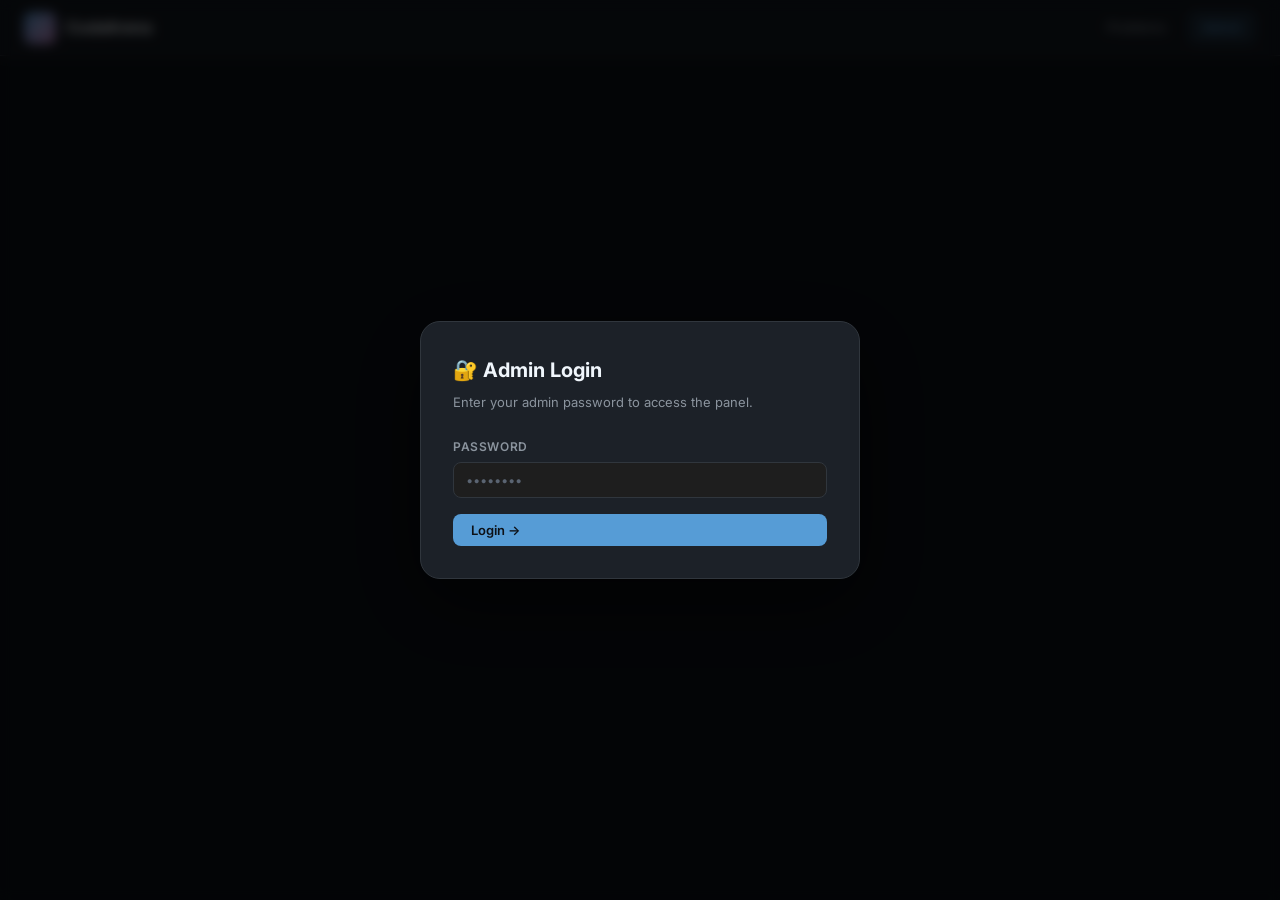
==== frontend/admin.html @ 1b0df5dc "Initial commit - CodeArena mini coding platform" ====
<!DOCTYPE html>
<html lang="en">
<head>
  <meta charset="UTF-8" />
  <meta name="viewport" content="width=device-width, initial-scale=1.0" />
  <title>CodeArena — Admin Panel</title>
  <meta name="description" content="Admin panel to create and manage coding problems on CodeArena." />
  <link rel="stylesheet" href="css/style.css" />
</head>
<body>

  <!-- ── Navbar ─────────────────────────────────────────── -->
  <nav class="navbar">
    <a class="navbar-brand" href="index.html">
      <div class="brand-icon">⚡</div>
      CodeArena
    </a>
    <div class="navbar-links">
      <a class="nav-link" href="index.html">Problems</a>
      <a class="nav-link active" href="admin.html">Admin</a>
    </div>
  </nav>

  <!-- ── Admin Auth Gate ─────────────────────────────────── -->
  <div class="modal-overlay" id="auth-modal">
    <div class="modal-box">
      <div class="modal-title">🔐 Admin Login</div>
      <div class="modal-subtitle">Enter your admin password to access the panel.</div>
      <div class="form-group" style="margin-bottom:16px">
        <label class="form-label" for="admin-password-input">Password</label>
        <input type="password" id="admin-password-input" class="form-control" placeholder="••••••••" autocomplete="current-password" />
        <div id="auth-error" style="color:var(--red);font-size:12px;margin-top:4px" class="hidden">Incorrect password.</div>
      </div>
      <button class="btn btn-primary" id="btn-admin-login" style="width:100%">Login →</button>
    </div>
  </div>

  <!-- ── Main Admin Panel ─────────────────────────────────── -->
  <main class="container" id="admin-main" style="display:none;padding-top:24px;padding-bottom:48px">

    <div style="display:flex;align-items:center;justify-content:space-between;margin-bottom:20px">
      <div>
        <h1 style="font-size:22px;font-weight:700;color:var(--text-bright)">Admin Panel</h1>
        <p style="font-size:13px;color:var(--text-secondary)">Create and manage coding problems.</p>
      </div>
      <button class="btn btn-ghost btn-sm" id="btn-logout">Logout</button>
    </div>

    <div class="admin-layout">

      <!-- ── Create Question Form ──────────────────────────── -->
      <div class="admin-sidebar">
        <div class="card">
          <div class="card-header">✏️ New Question</div>
          <div class="card-body" style="display:flex;flex-direction:column;gap:14px">

            <div class="form-group">
              <label class="form-label" for="q-title">Title *</label>
              <input type="text" id="q-title" class="form-control" placeholder="e.g. Two Sum" maxlength="100" />
            </div>

            <div class="form-group">
              <label class="form-label" for="q-difficulty">Difficulty</label>
              <select id="q-difficulty" class="form-control">
                <option value="Easy">Easy</option>
                <option value="Medium" selected>Medium</option>
                <option value="Hard">Hard</option>
              </select>
            </div>

            <div class="form-group">
              <label class="form-label" for="q-time-limit">Time Limit (seconds)</label>
              <input type="number" id="q-time-limit" class="form-control" value="1800" min="60" max="7200" />
            </div>

            <div class="form-group">
              <label class="form-label" for="q-description">Description *</label>
              <textarea id="q-description" class="form-control" rows="5" placeholder="Describe the problem clearly…"></textarea>
            </div>

            <div class="form-group">
              <label class="form-label" for="q-input-format">Input Format</label>
              <textarea id="q-input-format" class="form-control" rows="3" placeholder="Describe the input format…"></textarea>
            </div>

            <div class="form-group">
              <label class="form-label" for="q-output-format">Output Format</label>
              <textarea id="q-output-format" class="form-control" rows="2" placeholder="Describe the expected output format…"></textarea>
            </div>

          </div>
        </div>

        <!-- Examples -->
        <div class="card">
          <div class="card-header" style="display:flex;align-items:center;justify-content:space-between">
            💡 Examples (shown to user)
            <button class="btn btn-ghost btn-sm" id="btn-add-example">+ Add</button>
          </div>
          <div class="card-body" style="display:flex;flex-direction:column;gap:10px">
            <div id="examples-list">
              <!-- Populated by admin.js -->
            </div>
            <p id="no-examples-msg" style="color:var(--text-dim);font-size:12px;text-align:center">
              No examples yet. Click + Add.
            </p>
          </div>
        </div>
      </div>

      <!-- ── Right: Test Cases + Questions List ──────────────── -->
      <div class="admin-main">

        <!-- Test Cases -->
        <div class="card">
          <div class="card-header" style="display:flex;align-items:center;justify-content:space-between">
            🧪 Test Cases * (hidden from users)
            <button class="btn btn-primary btn-sm" id="btn-add-tc">+ Add Test Case</button>
          </div>
          <div class="card-body" style="display:flex;flex-direction:column;gap:10px">
            <div style="display:grid;grid-template-columns:1fr 1fr auto;gap:8px;padding:0 0 4px">
              <span class="form-label">Input (stdin)</span>
              <span class="form-label">Expected Output</span>
              <span></span>
            </div>
            <div id="test-cases-list" style="display:flex;flex-direction:column;gap:8px">
              <!-- Populated by admin.js -->
            </div>
            <p id="no-tc-msg" style="color:var(--text-dim);font-size:12px;text-align:center">
              Add at least one test case.
            </p>
          </div>
        </div>

        <!-- Submission buttons -->
        <div style="display:flex;gap:10px;align-items:center">
          <button class="btn btn-primary" id="btn-create-question" style="flex:1">
            🚀 Create Question
          </button>
          <button class="btn btn-ghost" id="btn-reset-form">Reset</button>
        </div>

        <div id="form-feedback" class="hidden" style="padding:12px 16px;border-radius:var(--radius);font-size:13px;font-weight:500"></div>

        <!-- Existing Questions List -->
        <div class="card">
          <div class="card-header">📋 All Questions</div>
          <div class="card-body">
            <div class="questions-list" id="questions-list">
              <div class="skeleton" style="height:48px"></div>
              <div class="skeleton" style="height:48px;margin-top:8px"></div>
            </div>
          </div>
        </div>

      </div>
    </div>
  </main>

  <!-- ── Toast container ──────────────────────────────────── -->
  <div class="toast-container" id="toast-container"></div>

  <script src="js/admin.js"></script>
</body>
</html>
---- frontend/css/style.css ----
/* ════════════════════════════════════════════════════════
   style.css — Mini Coding Platform Design System
   Dark VS Code-inspired theme with glassmorphism accents
   ════════════════════════════════════════════════════════ */

@import url('https://fonts.googleapis.com/css2?family=Inter:wght@300;400;500;600;700&family=JetBrains+Mono:wght@400;500&display=swap');

/* ── Reset & Base ───────────────────────────────────────── */
*, *::before, *::after { box-sizing: border-box; margin: 0; padding: 0; }

:root {
  /* VS Code palette */
  --bg-deep:       #0d1117;
  --bg-dark:       #161b22;
  --bg-card:       #1c2128;
  --bg-editor:     #1e1e1e;
  --bg-panel:      #252526;
  --border:        #30363d;
  --border-light:  #3d444d;

  /* Accent colours */
  --accent:        #569cd6;
  --accent-hover:  #4fc1ff;
  --accent-glow:   rgba(86,156,214,0.25);
  --green:         #4ec9b0;
  --green-glow:    rgba(78,201,176,0.2);
  --red:           #f44747;
  --red-glow:      rgba(244,71,71,0.2);
  --yellow:        #dcdcaa;
  --orange:        #ce9178;
  --purple:        #c586c0;
  --pink:          #e6569a;

  /* Text */
  --text-primary:  #d4d4d4;
  --text-secondary:#8b949e;
  --text-dim:      #5a6472;
  --text-bright:   #f0f6fc;

  /* Difficulty badges */
  --easy:   #4ec9b0;
  --medium: #dcdcaa;
  --hard:   #f44747;

  /* Spacing & sizing */
  --radius:    8px;
  --radius-lg: 14px;
  --radius-xl: 20px;

  /* Transitions */
  --t-fast:   0.15s ease;
  --t-normal: 0.25s ease;
  --t-slow:   0.4s ease;
}

html, body {
  height: 100%;
  background-color: var(--bg-deep);
  color: var(--text-primary);
  font-family: 'Inter', system-ui, sans-serif;
  font-size: 14px;
  line-height: 1.6;
  -webkit-font-smoothing: antialiased;
}

a { color: var(--accent); text-decoration: none; transition: color var(--t-fast); }
a:hover { color: var(--accent-hover); }

/* ── Scrollbar ─────────────────────────────────────────── */
::-webkit-scrollbar { width: 8px; height: 8px; }
::-webkit-scrollbar-track { background: var(--bg-dark); }
::-webkit-scrollbar-thumb { background: var(--border-light); border-radius: 4px; }
::-webkit-scrollbar-thumb:hover { background: var(--text-dim); }

/* ── Layout ─────────────────────────────────────────────── */
.container { max-width: 1280px; margin: 0 auto; padding: 0 24px; }
.flex { display: flex; }
.flex-col { flex-direction: column; }
.items-center { align-items: center; }
.justify-between { justify-content: space-between; }
.gap-2 { gap: 8px; }
.gap-3 { gap: 12px; }
.gap-4 { gap: 16px; }
.gap-6 { gap: 24px; }
.flex-1 { flex: 1; }
.hidden { display: none !important; }

/* ── Navbar ─────────────────────────────────────────────── */
.navbar {
  display: flex;
  align-items: center;
  justify-content: space-between;
  padding: 0 24px;
  height: 56px;
  background: rgba(22,27,34,0.85);
  border-bottom: 1px solid var(--border);
  backdrop-filter: blur(12px);
  -webkit-backdrop-filter: blur(12px);
  position: sticky;
  top: 0;
  z-index: 100;
}

.navbar-brand {
  display: flex;
  align-items: center;
  gap: 10px;
  font-weight: 700;
  font-size: 16px;
  color: var(--text-bright);
  text-decoration: none;
}

.navbar-brand .brand-icon {
  width: 32px;
  height: 32px;
  background: linear-gradient(135deg, var(--accent), var(--purple));
  border-radius: 8px;
  display: flex;
  align-items: center;
  justify-content: center;
  font-size: 16px;
}

.navbar-links { display: flex; align-items: center; gap: 8px; }

.nav-link {
  padding: 6px 14px;
  border-radius: var(--radius);
  color: var(--text-secondary);
  font-weight: 500;
  font-size: 13px;
  transition: all var(--t-fast);
  text-decoration: none;
}

.nav-link:hover { background: rgba(255,255,255,0.06); color: var(--text-primary); }
.nav-link.active { background: rgba(86,156,214,0.15); color: var(--accent); }

/* ── Buttons ─────────────────────────────────────────────── */
.btn {
  display: inline-flex;
  align-items: center;
  gap: 6px;
  padding: 8px 18px;
  border-radius: var(--radius);
  font-size: 13px;
  font-weight: 600;
  font-family: inherit;
  cursor: pointer;
  border: none;
  transition: all var(--t-fast);
  white-space: nowrap;
  text-decoration: none;
}

.btn:disabled {
  opacity: 0.45;
  cursor: not-allowed;
  pointer-events: none;
}

.btn-primary {
  background: var(--accent);
  color: #0d1117;
}
.btn-primary:hover {
  background: var(--accent-hover);
  box-shadow: 0 0 20px var(--accent-glow);
  transform: translateY(-1px);
}

.btn-success {
  background: var(--green);
  color: #0d1117;
}
.btn-success:hover {
  filter: brightness(1.1);
  box-shadow: 0 0 20px var(--green-glow);
  transform: translateY(-1px);
}

.btn-danger {
  background: var(--red);
  color: #fff;
}
.btn-danger:hover {
  filter: brightness(1.1);
  box-shadow: 0 0 20px var(--red-glow);
  transform: translateY(-1px);
}

.btn-ghost {
  background: transparent;
  color: var(--text-secondary);
  border: 1px solid var(--border);
}
.btn-ghost:hover {
  background: rgba(255,255,255,0.06);
  border-color: var(--border-light);
  color: var(--text-primary);
}

.btn-sm { padding: 5px 12px; font-size: 12px; }
.btn-lg { padding: 11px 24px; font-size: 15px; }

.btn .spinner {
  width: 14px; height: 14px;
  border: 2px solid transparent;
  border-top-color: currentColor;
  border-radius: 50%;
  animation: spin 0.6s linear infinite;
}

/* ── Cards ───────────────────────────────────────────────── */
.card {
  background: var(--bg-card);
  border: 1px solid var(--border);
  border-radius: var(--radius-lg);
  overflow: hidden;
  transition: all var(--t-normal);
}

.card:hover {
  border-color: var(--border-light);
  box-shadow: 0 8px 32px rgba(0,0,0,0.3);
  transform: translateY(-2px);
}

.card-body { padding: 20px; }
.card-header {
  padding: 16px 20px;
  border-bottom: 1px solid var(--border);
  font-weight: 600;
  font-size: 13px;
  color: var(--text-secondary);
  text-transform: uppercase;
  letter-spacing: 0.06em;
}

/* ── Badges ──────────────────────────────────────────────── */
.badge {
  display: inline-flex;
  align-items: center;
  padding: 2px 10px;
  border-radius: 20px;
  font-size: 11px;
  font-weight: 600;
  letter-spacing: 0.03em;
}

.badge-easy   { background: rgba(78,201,176,0.15); color: var(--easy); }
.badge-medium { background: rgba(220,220,170,0.15); color: var(--medium); }
.badge-hard   { background: rgba(244,71,71,0.15);   color: var(--hard); }
.badge-info   { background: rgba(86,156,214,0.15);  color: var(--accent); }

/* ── Forms ───────────────────────────────────────────────── */
.form-group { display: flex; flex-direction: column; gap: 6px; }

.form-label {
  font-size: 12px;
  font-weight: 600;
  color: var(--text-secondary);
  text-transform: uppercase;
  letter-spacing: 0.05em;
}

.form-control {
  background: var(--bg-editor);
  border: 1px solid var(--border);
  border-radius: var(--radius);
  color: var(--text-primary);
  font-family: inherit;
  font-size: 13px;
  padding: 9px 12px;
  outline: none;
  transition: border-color var(--t-fast), box-shadow var(--t-fast);
  width: 100%;
}

.form-control:focus {
  border-color: var(--accent);
  box-shadow: 0 0 0 3px var(--accent-glow);
}

.form-control::placeholder { color: var(--text-dim); }

textarea.form-control {
  resize: vertical;
  min-height: 80px;
  font-family: 'JetBrains Mono', monospace;
  font-size: 12px;
}

select.form-control {
  cursor: pointer;
  appearance: none;
  background-image: url("data:image/svg+xml,%3Csvg xmlns='http://www.w3.org/2000/svg' width='12' height='12' viewBox='0 0 12 12'%3E%3Cpath fill='%238b949e' d='M6 8L1 3h10z'/%3E%3C/svg%3E");
  background-repeat: no-repeat;
  background-position: right 12px center;
  padding-right: 32px;
}

/* ── Question Card (index page) ──────────────────────────── */
.question-grid {
  display: grid;
  grid-template-columns: repeat(auto-fill, minmax(320px, 1fr));
  gap: 16px;
  padding: 24px 0;
}

.question-card {
  background: var(--bg-card);
  border: 1px solid var(--border);
  border-radius: var(--radius-lg);
  padding: 20px;
  cursor: pointer;
  transition: all var(--t-normal);
  text-decoration: none;
  display: block;
  position: relative;
  overflow: hidden;
}

.question-card::before {
  content: '';
  position: absolute;
  inset: 0;
  background: linear-gradient(135deg, var(--accent-glow), transparent);
  opacity: 0;
  transition: opacity var(--t-normal);
}

.question-card:hover {
  border-color: var(--accent);
  transform: translateY(-3px);
  box-shadow: 0 12px 40px rgba(0,0,0,0.4);
}

.question-card:hover::before { opacity: 1; }

.question-card-header {
  display: flex;
  align-items: flex-start;
  justify-content: space-between;
  gap: 12px;
  margin-bottom: 10px;
}

.question-number {
  font-family: 'JetBrains Mono', monospace;
  font-size: 11px;
  color: var(--text-dim);
}

.question-title {
  font-size: 15px;
  font-weight: 600;
  color: var(--text-bright);
  margin-bottom: 8px;
  line-height: 1.4;
}

.question-meta {
  display: flex;
  align-items: center;
  gap: 10px;
  margin-top: 12px;
  font-size: 12px;
  color: var(--text-secondary);
}

.question-card-desc {
  font-size: 13px;
  color: var(--text-secondary);
  display: -webkit-box;
  -webkit-line-clamp: 2;
  -webkit-box-orient: vertical;
  overflow: hidden;
  line-height: 1.5;
}

/* ── Editor Layout ───────────────────────────────────────── */
.editor-layout {
  display: flex;
  height: calc(100vh - 56px);
  overflow: hidden;
}

.problem-panel {
  width: 420px;
  min-width: 300px;
  max-width: 600px;
  background: var(--bg-dark);
  border-right: 1px solid var(--border);
  display: flex;
  flex-direction: column;
  overflow: hidden;
}

.problem-panel-tabs {
  display: flex;
  border-bottom: 1px solid var(--border);
  background: var(--bg-dark);
  flex-shrink: 0;
}

.panel-tab {
  padding: 10px 18px;
  font-size: 13px;
  font-weight: 500;
  color: var(--text-secondary);
  cursor: pointer;
  border-bottom: 2px solid transparent;
  transition: all var(--t-fast);
}

.panel-tab.active {
  color: var(--text-bright);
  border-bottom-color: var(--accent);
}

.panel-tab:hover:not(.active) { color: var(--text-primary); }

.panel-content {
  padding: 20px;
  overflow-y: auto;
  flex: 1;
}

.problem-title {
  font-size: 20px;
  font-weight: 700;
  color: var(--text-bright);
  margin-bottom: 12px;
  line-height: 1.3;
}

.problem-meta {
  display: flex;
  align-items: center;
  gap: 10px;
  margin-bottom: 20px;
  font-size: 12px;
}

.problem-section-label {
  font-size: 12px;
  font-weight: 600;
  color: var(--accent);
  text-transform: uppercase;
  letter-spacing: 0.06em;
  margin: 20px 0 8px;
}

.problem-body {
  font-size: 14px;
  line-height: 1.7;
  color: var(--text-primary);
  white-space: pre-wrap;
}

.example-block {
  background: var(--bg-editor);
  border: 1px solid var(--border);
  border-left: 3px solid var(--accent);
  border-radius: var(--radius);
  padding: 12px 14px;
  margin-top: 8px;
}

.example-io {
  font-family: 'JetBrains Mono', monospace;
  font-size: 12px;
  color: var(--text-primary);
  line-height: 1.8;
}

.example-label {
  font-size: 11px;
  font-weight: 600;
  color: var(--text-secondary);
  text-transform: uppercase;
  letter-spacing: 0.05em;
  margin-bottom: 4px;
}

/* ── Code Editor Panel ───────────────────────────────────── */
.editor-panel {
  flex: 1;
  display: flex;
  flex-direction: column;
  overflow: hidden;
  background: var(--bg-editor);
}

.editor-toolbar {
  display: flex;
  align-items: center;
  justify-content: space-between;
  padding: 8px 16px;
  background: var(--bg-panel);
  border-bottom: 1px solid var(--border);
  flex-shrink: 0;
  gap: 12px;
}

.editor-toolbar-left { display: flex; align-items: center; gap: 10px; }
.editor-toolbar-right { display: flex; align-items: center; gap: 8px; }

.language-select {
  background: var(--bg-editor);
  border: 1px solid var(--border);
  color: var(--text-primary);
  border-radius: var(--radius);
  padding: 5px 28px 5px 10px;
  font-size: 12px;
  font-family: inherit;
  cursor: pointer;
  outline: none;
  appearance: none;
  background-image: url("data:image/svg+xml,%3Csvg xmlns='http://www.w3.org/2000/svg' width='10' height='10' viewBox='0 0 12 12'%3E%3Cpath fill='%238b949e' d='M6 8L1 3h10z'/%3E%3C/svg%3E");
  background-repeat: no-repeat;
  background-position: right 8px center;
  transition: border-color var(--t-fast);
}

.language-select:focus { border-color: var(--accent); }

#monaco-editor {
  flex: 1;
  min-height: 0;
}

/* ── Console / Output ────────────────────────────────────── */
.console-panel {
  height: 240px;
  min-height: 120px;
  max-height: 50vh;
  background: var(--bg-dark);
  border-top: 1px solid var(--border);
  display: flex;
  flex-direction: column;
  flex-shrink: 0;
  resize: vertical;
  overflow: hidden;
}

.console-header {
  display: flex;
  align-items: center;
  justify-content: space-between;
  padding: 6px 14px;
  border-bottom: 1px solid var(--border);
  font-size: 12px;
  font-weight: 600;
  color: var(--text-secondary);
  text-transform: uppercase;
  letter-spacing: 0.06em;
  flex-shrink: 0;
}

.console-tabs { display: flex; gap: 4px; }
.console-tab {
  padding: 3px 10px;
  border-radius: 4px;
  font-size: 11px;
  cursor: pointer;
  color: var(--text-secondary);
  transition: all var(--t-fast);
}
.console-tab.active {
  background: rgba(86,156,214,0.15);
  color: var(--accent);
}

.console-body {
  flex: 1;
  overflow-y: auto;
  padding: 12px 16px;
  font-family: 'JetBrains Mono', monospace;
  font-size: 12px;
  line-height: 1.7;
  white-space: pre-wrap;
  word-break: break-all;
}

.console-placeholder {
  color: var(--text-dim);
  font-style: italic;
}

.output-success { color: var(--green); }
.output-error   { color: var(--red); }
.output-warn    { color: var(--yellow); }
.output-info    { color: var(--accent); }

/* ── Test Case Results ───────────────────────────────────── */
.test-results {
  display: flex;
  flex-direction: column;
  gap: 8px;
  padding: 12px 16px;
  overflow-y: auto;
  flex: 1;
}

.test-case-item {
  background: var(--bg-card);
  border: 1px solid var(--border);
  border-radius: var(--radius);
  overflow: hidden;
}

.test-case-header {
  display: flex;
  align-items: center;
  justify-content: space-between;
  padding: 8px 14px;
  cursor: pointer;
  font-size: 12px;
  font-weight: 600;
  transition: background var(--t-fast);
}

.test-case-header:hover { background: rgba(255,255,255,0.03); }

.test-case-header.pass { border-left: 3px solid var(--green); }
.test-case-header.fail { border-left: 3px solid var(--red); }

.test-case-status {
  font-size: 11px;
  padding: 2px 8px;
  border-radius: 20px;
}

.test-case-status.pass { background: var(--green-glow); color: var(--green); }
.test-case-status.fail { background: var(--red-glow); color: var(--red); }

.test-case-body {
  padding: 10px 14px;
  border-top: 1px solid var(--border);
  font-family: 'JetBrains Mono', monospace;
  font-size: 11px;
  line-height: 1.8;
}

.tc-row { display: grid; grid-template-columns: 90px 1fr; gap: 4px; }
.tc-label { color: var(--text-secondary); }
.tc-val   { color: var(--text-primary); }

/* ── Timer ───────────────────────────────────────────────── */
.timer-widget {
  display: flex;
  align-items: center;
  gap: 6px;
  font-family: 'JetBrains Mono', monospace;
  font-size: 13px;
  font-weight: 600;
  padding: 4px 12px;
  border-radius: var(--radius);
  background: rgba(255,255,255,0.05);
  border: 1px solid var(--border);
  color: var(--text-primary);
  transition: all var(--t-fast);
}

.timer-widget.warning { color: var(--yellow); border-color: var(--yellow); background: rgba(220,220,170,0.08); }
.timer-widget.danger  { color: var(--red); border-color: var(--red); background: var(--red-glow); animation: pulse 1s ease infinite; }

/* ── Toast Notifications ─────────────────────────────────── */
.toast-container {
  position: fixed;
  bottom: 24px;
  right: 24px;
  z-index: 9999;
  display: flex;
  flex-direction: column;
  gap: 10px;
  pointer-events: none;
}

.toast {
  display: flex;
  align-items: flex-start;
  gap: 12px;
  padding: 14px 18px;
  border-radius: var(--radius-lg);
  min-width: 300px;
  max-width: 420px;
  backdrop-filter: blur(12px);
  border: 1px solid;
  font-size: 13px;
  pointer-events: all;
  animation: slideUp 0.3s ease;
  box-shadow: 0 8px 32px rgba(0,0,0,0.4);
}

.toast-success {
  background: rgba(78,201,176,0.1);
  border-color: var(--green);
  color: var(--text-primary);
}

.toast-error {
  background: rgba(244,71,71,0.1);
  border-color: var(--red);
  color: var(--text-primary);
}

.toast-info {
  background: rgba(86,156,214,0.1);
  border-color: var(--accent);
  color: var(--text-primary);
}

.toast-icon { font-size: 18px; flex-shrink: 0; }
.toast-title { font-weight: 700; margin-bottom: 2px; }
.toast-body { color: var(--text-secondary); font-size: 12px; }

/* ── Modal ───────────────────────────────────────────────── */
.modal-overlay {
  position: fixed;
  inset: 0;
  background: rgba(0,0,0,0.7);
  backdrop-filter: blur(6px);
  z-index: 200;
  display: flex;
  align-items: center;
  justify-content: center;
  padding: 24px;
  animation: fadeIn 0.2s ease;
}

.modal-box {
  background: var(--bg-card);
  border: 1px solid var(--border);
  border-radius: var(--radius-xl);
  padding: 32px;
  width: 100%;
  max-width: 440px;
  box-shadow: 0 24px 80px rgba(0,0,0,0.6);
  animation: scaleIn 0.25s cubic-bezier(0.34,1.56,0.64,1);
}

.modal-title {
  font-size: 20px;
  font-weight: 700;
  color: var(--text-bright);
  margin-bottom: 6px;
}

.modal-subtitle {
  font-size: 13px;
  color: var(--text-secondary);
  margin-bottom: 24px;
}

/* ── Hero (index page) ───────────────────────────────────── */
.hero {
  padding: 64px 0 32px;
  text-align: center;
}

.hero-title {
  font-size: 40px;
  font-weight: 800;
  color: var(--text-bright);
  letter-spacing: -0.03em;
  margin-bottom: 12px;
  background: linear-gradient(135deg, var(--text-bright), var(--accent));
  -webkit-background-clip: text;
  -webkit-text-fill-color: transparent;
  background-clip: text;
}

.hero-subtitle {
  font-size: 16px;
  color: var(--text-secondary);
  max-width: 500px;
  margin: 0 auto 24px;
  line-height: 1.7;
}

.stats-bar {
  display: flex;
  align-items: center;
  justify-content: center;
  gap: 32px;
  padding: 16px 0;
  border-top: 1px solid var(--border);
  border-bottom: 1px solid var(--border);
  margin: 24px 0;
}

.stat-item { text-align: center; }
.stat-value {
  font-size: 22px;
  font-weight: 700;
  color: var(--text-bright);
  font-family: 'JetBrains Mono', monospace;
}
.stat-label { font-size: 11px; color: var(--text-secondary); text-transform: uppercase; letter-spacing: 0.06em; }

/* ── Filter Bar ──────────────────────────────────────────── */
.filter-bar {
  display: flex;
  align-items: center;
  gap: 12px;
  padding: 12px 0;
  flex-wrap: wrap;
}

.filter-btn {
  padding: 5px 14px;
  border-radius: 20px;
  font-size: 12px;
  font-weight: 600;
  cursor: pointer;
  border: 1px solid var(--border);
  background: transparent;
  color: var(--text-secondary);
  transition: all var(--t-fast);
}

.filter-btn.active, .filter-btn:hover {
  border-color: var(--accent);
  background: rgba(86,156,214,0.12);
  color: var(--accent);
}

.search-input {
  flex: 1;
  min-width: 200px;
  max-width: 320px;
  background: var(--bg-card);
  border: 1px solid var(--border);
  border-radius: var(--radius);
  color: var(--text-primary);
  font-family: inherit;
  font-size: 13px;
  padding: 7px 12px 7px 34px;
  outline: none;
  transition: border-color var(--t-fast);
  background-image: url("data:image/svg+xml,%3Csvg xmlns='http://www.w3.org/2000/svg' width='14' height='14' viewBox='0 0 24 24' fill='none' stroke='%235a6472' stroke-width='2'%3E%3Ccircle cx='11' cy='11' r='8'/%3E%3Cpath d='m21 21-4.35-4.35'/%3E%3C/svg%3E");
  background-repeat: no-repeat;
  background-position: 10px center;
}

.search-input:focus { border-color: var(--accent); }
.search-input::placeholder { color: var(--text-dim); }

/* ── Admin Panel ─────────────────────────────────────────── */
.admin-layout {
  display: grid;
  grid-template-columns: 380px 1fr;
  gap: 24px;
  padding: 24px 0;
  min-height: calc(100vh - 80px);
}

.admin-sidebar { display: flex; flex-direction: column; gap: 16px; }
.admin-main    { display: flex; flex-direction: column; gap: 16px; }

.test-case-row {
  display: grid;
  grid-template-columns: 1fr 1fr auto;
  gap: 8px;
  align-items: start;
  padding: 10px;
  background: var(--bg-editor);
  border: 1px solid var(--border);
  border-radius: var(--radius);
}

.questions-list { display: flex; flex-direction: column; gap: 8px; }

.question-list-item {
  display: flex;
  align-items: center;
  justify-content: space-between;
  padding: 12px 16px;
  background: var(--bg-editor);
  border: 1px solid var(--border);
  border-radius: var(--radius);
  transition: all var(--t-fast);
  gap: 12px;
}

.question-list-item:hover { border-color: var(--border-light); }

.question-list-title {
  font-weight: 500;
  color: var(--text-primary);
  flex: 1;
}

/* ── Loading Skeleton ────────────────────────────────────── */
.skeleton {
  background: linear-gradient(90deg, var(--bg-card) 25%, var(--bg-panel) 50%, var(--bg-card) 75%);
  background-size: 200% 100%;
  animation: shimmer 1.4s infinite;
  border-radius: var(--radius);
  height: 16px;
}

/* ── Animations ──────────────────────────────────────────── */
@keyframes spin     { to { transform: rotate(360deg); } }
@keyframes pulse    { 0%,100% { opacity:1; } 50% { opacity:0.5; } }
@keyframes slideUp  { from { transform: translateY(20px); opacity: 0; } to { transform: translateY(0); opacity: 1; } }
@keyframes fadeIn   { from { opacity:0; } to { opacity:1; } }
@keyframes scaleIn  { from { transform: scale(0.9); opacity:0; } to { transform: scale(1); opacity:1; } }
@keyframes shimmer  { to { background-position: -200% 0; } }

@keyframes bounceIn {
  0%   { transform: scale(0.8); opacity: 0; }
  60%  { transform: scale(1.05); }
  100% { transform: scale(1); opacity: 1; }
}

/* ── Resize handle ───────────────────────────────────────── */
.resize-handle {
  width: 5px;
  background: var(--border);
  cursor: col-resize;
  transition: background var(--t-fast);
  flex-shrink: 0;
}

.resize-handle:hover { background: var(--accent); }

/* ── Success overlay ──────────────────────────────────────── */
.success-overlay {
  position: absolute;
  inset: 0;
  background: rgba(13,17,23,0.92);
  display: flex;
  flex-direction: column;
  align-items: center;
  justify-content: center;
  z-index: 50;
  animation: fadeIn 0.3s ease;
  text-align: center;
  padding: 32px;
}

.success-icon {
  font-size: 64px;
  margin-bottom: 16px;
  animation: bounceIn 0.6s cubic-bezier(0.34,1.56,0.64,1);
}

.success-title {
  font-size: 28px;
  font-weight: 800;
  color: var(--green);
  margin-bottom: 8px;
}

.success-subtitle {
  font-size: 14px;
  color: var(--text-secondary);
  margin-bottom: 24px;
}

/* ── Responsive ──────────────────────────────────────────── */
@media (max-width: 900px) {
  .editor-layout { flex-direction: column; height: auto; }
  .problem-panel { width: 100%; max-width: none; border-right: none; border-bottom: 1px solid var(--border); height: 40vh; }
  .admin-layout  { grid-template-columns: 1fr; }
}

@media (max-width: 600px) {
  .hero-title { font-size: 28px; }
  .question-grid { grid-template-columns: 1fr; }
  .stats-bar { gap: 20px; }
  .navbar { padding: 0 16px; }
  .container { padding: 0 16px; }
}
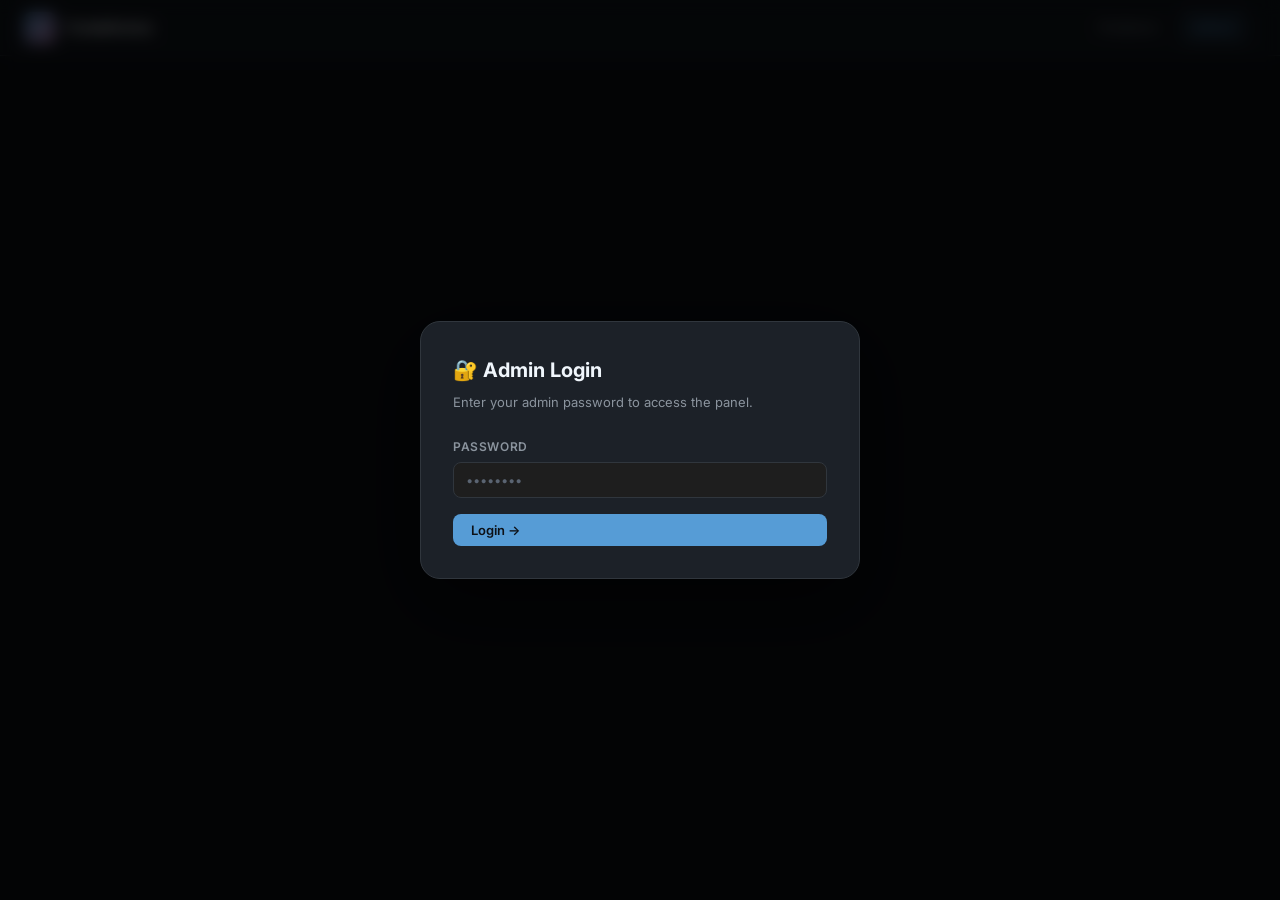
==== commit 253df272: "updated with google sign in" ====
--- a/frontend/admin.html
+++ b/frontend/admin.html
@@ -6,6 +6,10 @@
   <title>CodeArena — Admin Panel</title>
   <meta name="description" content="Admin panel to create and manage coding problems on CodeArena." />
   <link rel="stylesheet" href="css/style.css" />
+
+  <!-- Google Identity Services SDK -->
+  <script src="https://accounts.google.com/gsi/client" async
+          onload="if(typeof initGoogleAuth==='function') initGoogleAuth()"></script>
 </head>
 <body>
 
@@ -18,11 +22,13 @@
     <div class="navbar-links">
       <a class="nav-link" href="index.html">Problems</a>
       <a class="nav-link active" href="admin.html">Admin</a>
+      <!-- Auth chip — populated by auth.js -->
+      <div class="auth-chip" id="auth-chip"></div>
     </div>
   </nav>
 
   <!-- ── Admin Auth Gate ─────────────────────────────────── -->
-  <div class="modal-overlay" id="auth-modal">
+  <div class="modal-overlay" id="auth-modal" style="display:flex">
     <div class="modal-box">
       <div class="modal-title">🔐 Admin Login</div>
       <div class="modal-subtitle">Enter your admin password to access the panel.</div>
@@ -160,6 +166,7 @@
   <!-- ── Toast container ──────────────────────────────────── -->
   <div class="toast-container" id="toast-container"></div>
 
+  <script src="js/auth.js"></script>
   <script src="js/admin.js"></script>
 </body>
 </html>
--- a/frontend/css/style.css
+++ b/frontend/css/style.css
@@ -977,3 +977,136 @@
   .navbar { padding: 0 16px; }
   .container { padding: 0 16px; }
 }
+
+/* ── Google Auth chip (navbar) ───────────────────────────── */
+.auth-chip {
+  display: flex;
+  align-items: center;
+  gap: 8px;
+}
+
+.auth-avatar {
+  width: 30px;
+  height: 30px;
+  border-radius: 50%;
+  border: 2px solid var(--border-light);
+  object-fit: cover;
+  flex-shrink: 0;
+}
+
+.auth-avatar-placeholder {
+  width: 30px;
+  height: 30px;
+  border-radius: 50%;
+  background: linear-gradient(135deg, var(--accent), var(--purple));
+  display: flex;
+  align-items: center;
+  justify-content: center;
+  font-size: 13px;
+  font-weight: 700;
+  color: #fff;
+  flex-shrink: 0;
+}
+
+.auth-chip-name {
+  font-size: 13px;
+  font-weight: 600;
+  color: var(--text-primary);
+  max-width: 120px;
+  overflow: hidden;
+  text-overflow: ellipsis;
+  white-space: nowrap;
+}
+
+.auth-signout-btn {
+  background: transparent;
+  border: none;
+  color: var(--text-dim);
+  cursor: pointer;
+  font-size: 14px;
+  padding: 4px 6px;
+  border-radius: var(--radius);
+  transition: all var(--t-fast);
+  line-height: 1;
+}
+
+.auth-signout-btn:hover {
+  color: var(--red);
+  background: var(--red-glow);
+}
+
+/* ── Google Sign-In button ───────────────────────────────── */
+.btn-google {
+  display: inline-flex;
+  align-items: center;
+  gap: 8px;
+  padding: 7px 16px;
+  border-radius: 20px;
+  font-size: 13px;
+  font-weight: 600;
+  font-family: inherit;
+  cursor: pointer;
+  border: 1px solid var(--border-light);
+  background: var(--bg-card);
+  color: var(--text-primary);
+  transition: all var(--t-fast);
+  white-space: nowrap;
+}
+
+.btn-google:hover {
+  border-color: var(--accent);
+  background: rgba(86,156,214,0.08);
+  box-shadow: 0 0 16px var(--accent-glow);
+  transform: translateY(-1px);
+  color: var(--text-bright);
+}
+
+/* ── Google Sign-In modal ────────────────────────────────── */
+.modal-overlay {
+  display: none;
+  position: fixed;
+  inset: 0;
+  background: rgba(0,0,0,0.75);
+  backdrop-filter: blur(8px);
+  -webkit-backdrop-filter: blur(8px);
+  z-index: 300;
+  align-items: center;
+  justify-content: center;
+  padding: 24px;
+}
+
+.modal-overlay.visible {
+  display: flex;
+  animation: fadeIn 0.2s ease;
+}
+
+/* Keep old .hidden class working for admin auth modal */
+.modal-overlay:not(.visible):not([style*="flex"]):not([style*="block"]) {
+  display: none;
+}
+
+.signin-modal-box {
+  background: linear-gradient(160deg, var(--bg-card) 0%, #1a1f27 100%);
+  border: 1px solid var(--border-light);
+  border-radius: var(--radius-xl);
+  padding: 40px 36px;
+  width: 100%;
+  max-width: 420px;
+  box-shadow: 0 32px 96px rgba(0,0,0,0.7);
+  animation: scaleIn 0.25s cubic-bezier(0.34,1.56,0.64,1);
+  text-align: center;
+}
+
+.signin-logo {
+  font-size: 48px;
+  margin-bottom: 16px;
+  display: block;
+}
+
+.signin-hint {
+  font-size: 11px;
+  color: var(--text-dim);
+  margin-top: 12px;
+  line-height: 1.5;
+}
+
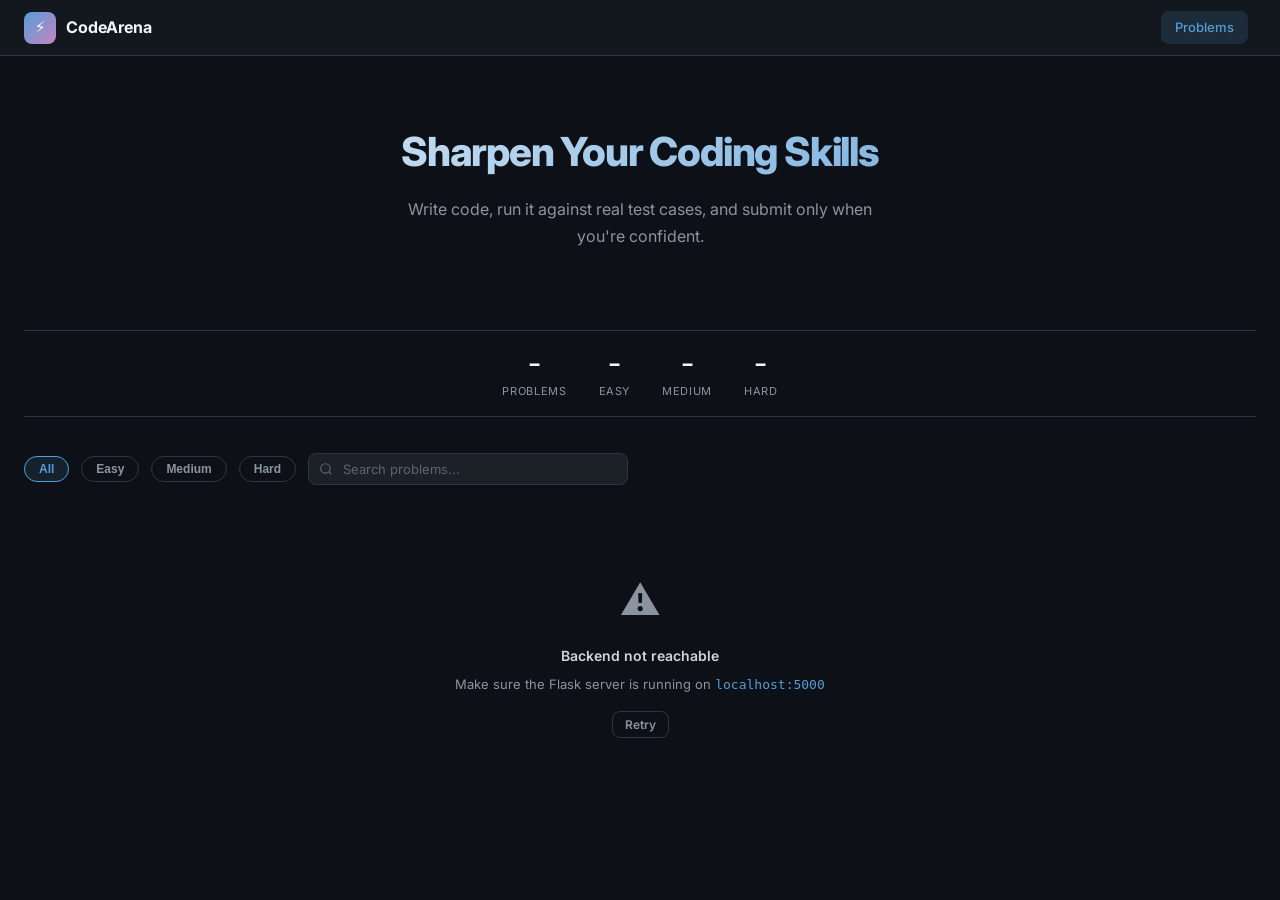
==== commit 1d9cb204: "feat: admin panel gated to sheness35@gmail.com only" ====
--- a/frontend/admin.html
+++ b/frontend/admin.html
@@ -21,7 +21,7 @@
     </a>
     <div class="navbar-links">
       <a class="nav-link" href="index.html">Problems</a>
-      <a class="nav-link active" href="admin.html">Admin</a>
+      <a class="nav-link active" id="admin-nav-link" href="admin.html">Admin</a>
       <!-- Auth chip — populated by auth.js -->
       <div class="auth-chip" id="auth-chip"></div>
     </div>
@@ -167,6 +167,23 @@
   <div class="toast-container" id="toast-container"></div>
 
   <script src="js/auth.js"></script>
+  <!-- Guard: redirect non-admins to home -->
+  <script>
+    (function() {
+      // Wait for auth.js to load, then check
+      const ADMIN = "sheness35@gmail.com";
+      try {
+        const stored = localStorage.getItem("codearena_user");
+        const user = stored ? JSON.parse(stored) : null;
+        if (!user || user.email !== ADMIN) {
+          alert("Access denied. Admin only.");
+          window.location.href = "index.html";
+        }
+      } catch(e) {
+        window.location.href = "index.html";
+      }
+    })();
+  </script>
   <script src="js/admin.js"></script>
 </body>
 </html>
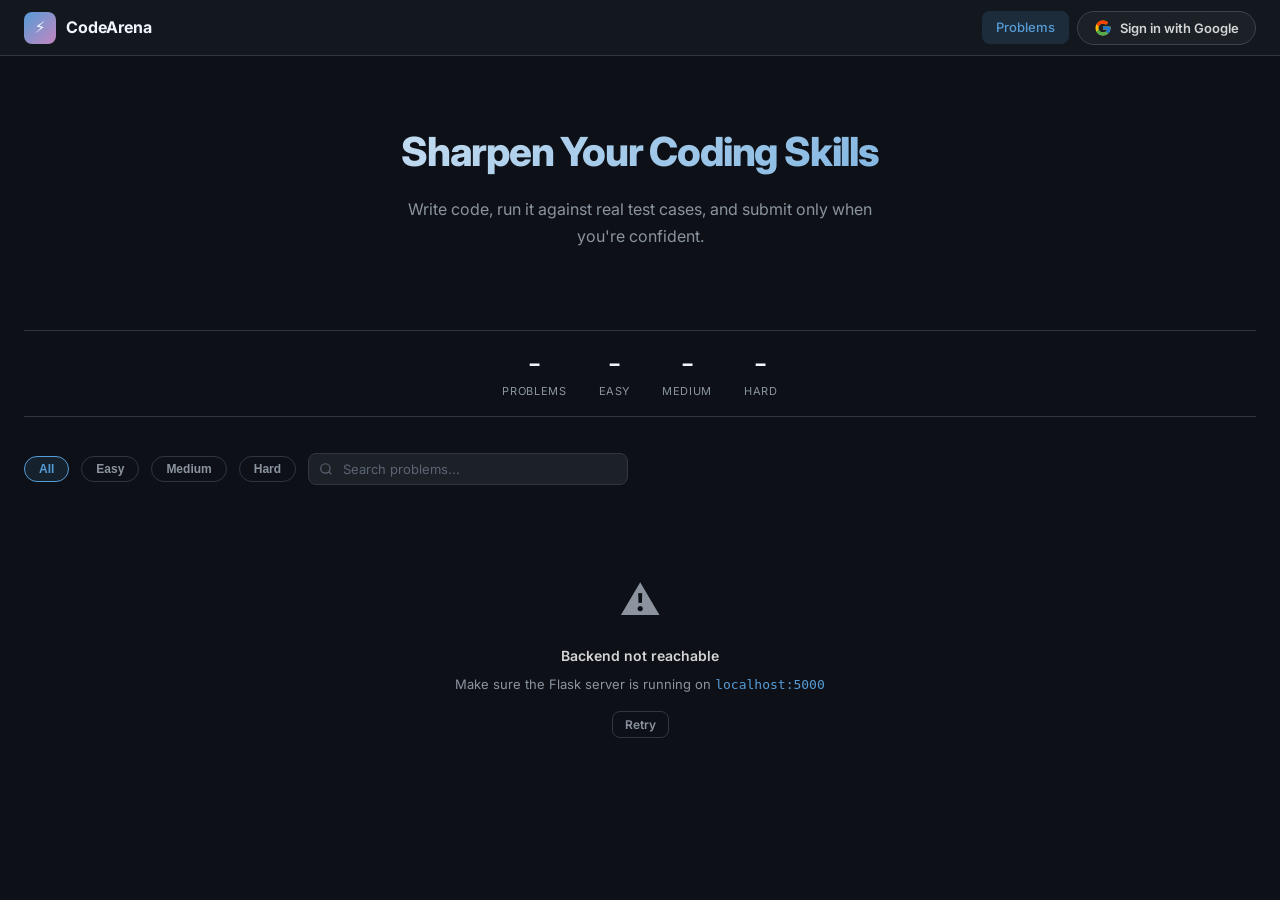
==== commit 6033be09: "feat: add MCQ question support for admin entry and user quiz view" ====
--- a/frontend/admin.html
+++ b/frontend/admin.html
@@ -61,6 +61,14 @@
           <div class="card-body" style="display:flex;flex-direction:column;gap:14px">
 
             <div class="form-group">
+              <label class="form-label" for="q-type">Question Type *</label>
+              <select id="q-type" class="form-control" style="font-weight:600;color:var(--accent)">
+                <option value="coding">💻 Coding Challenge</option>
+                <option value="mcq">🔘 Multiple Choice (MCQ)</option>
+              </select>
+            </div>
+
+            <div class="form-group">
               <label class="form-label" for="q-title">Title *</label>
               <input type="text" id="q-title" class="form-control" placeholder="e.g. Two Sum" maxlength="100" />
             </div>
@@ -84,21 +92,23 @@
               <textarea id="q-description" class="form-control" rows="5" placeholder="Describe the problem clearly…"></textarea>
             </div>
 
-            <div class="form-group">
-              <label class="form-label" for="q-input-format">Input Format</label>
-              <textarea id="q-input-format" class="form-control" rows="3" placeholder="Describe the input format…"></textarea>
-            </div>
-
-            <div class="form-group">
-              <label class="form-label" for="q-output-format">Output Format</label>
-              <textarea id="q-output-format" class="form-control" rows="2" placeholder="Describe the expected output format…"></textarea>
-            </div>
-
-          </div>
-        </div>
-
-        <!-- Examples -->
-        <div class="card">
+            <div class="coding-field">
+              <div class="form-group">
+                <label class="form-label" for="q-input-format">Input Format</label>
+                <textarea id="q-input-format" class="form-control" rows="3" placeholder="Describe the input format…"></textarea>
+              </div>
+
+              <div class="form-group" style="margin-top:14px">
+                <label class="form-label" for="q-output-format">Output Format</label>
+                <textarea id="q-output-format" class="form-control" rows="2" placeholder="Describe the expected output format…"></textarea>
+              </div>
+            </div>
+
+          </div>
+        </div>
+
+        <!-- Examples (Coding only) -->
+        <div class="card coding-field">
           <div class="card-header" style="display:flex;align-items:center;justify-content:space-between">
             💡 Examples (shown to user)
             <button class="btn btn-ghost btn-sm" id="btn-add-example">+ Add</button>
@@ -114,11 +124,27 @@
         </div>
       </div>
 
-      <!-- ── Right: Test Cases + Questions List ──────────────── -->
+      <!-- ── Right: Test Cases (Coding) / MCQ Options (MCQ) + Questions List ──────────────── -->
       <div class="admin-main">
 
-        <!-- Test Cases -->
-        <div class="card">
+        <!-- MCQ Options Section -->
+        <div class="card mcq-field hidden">
+          <div class="card-header" style="display:flex;align-items:center;justify-content:space-between">
+            🔘 Multiple Choice Options *
+            <button class="btn btn-primary btn-sm" id="btn-add-mcq-opt">+ Add Option</button>
+          </div>
+          <div class="card-body" style="display:flex;flex-direction:column;gap:10px">
+            <div style="font-size:12px;color:var(--text-secondary);margin-bottom:4px">
+              Enter option text and select the radio button next to the correct answer:
+            </div>
+            <div id="mcq-options-list" style="display:flex;flex-direction:column;gap:8px">
+              <!-- Populated dynamically -->
+            </div>
+          </div>
+        </div>
+
+        <!-- Test Cases (Coding Section) -->
+        <div class="card coding-field">
           <div class="card-header" style="display:flex;align-items:center;justify-content:space-between">
             🧪 Test Cases * (hidden from users)
             <button class="btn btn-primary btn-sm" id="btn-add-tc">+ Add Test Case</button>
@@ -171,7 +197,7 @@
   <script>
     (function() {
       // Wait for auth.js to load, then check
-      const ADMIN = "sheness35@gmail.com";
+      const ADMIN = "shenesz13@gmail.com";
       try {
         const stored = localStorage.getItem("codearena_user");
         const user = stored ? JSON.parse(stored) : null;
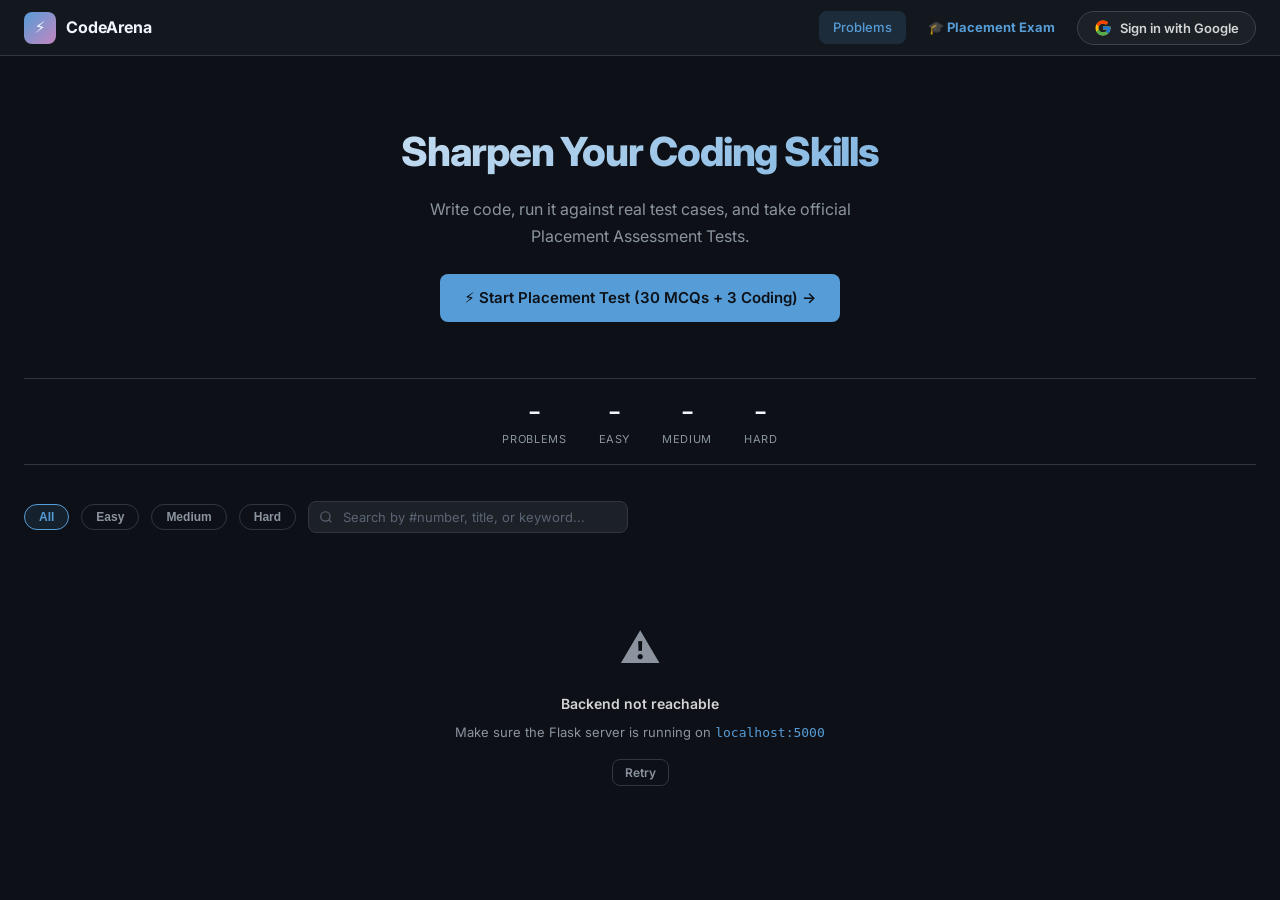
==== commit 6ba46d6b: "mcq and coding test format" ====
--- a/frontend/admin.html
+++ b/frontend/admin.html
@@ -66,6 +66,11 @@
                 <option value="coding">💻 Coding Challenge</option>
                 <option value="mcq">🔘 Multiple Choice (MCQ)</option>
               </select>
+            </div>
+
+            <div class="form-group" style="display:flex;align-items:center;gap:8px">
+              <input type="checkbox" id="q-is-placement" checked style="width:16px;height:16px;accent-color:var(--accent)" />
+              <label class="form-label" for="q-is-placement" style="margin:0;cursor:pointer">Include in Placement Exam Pool</label>
             </div>
 
             <div class="form-group">
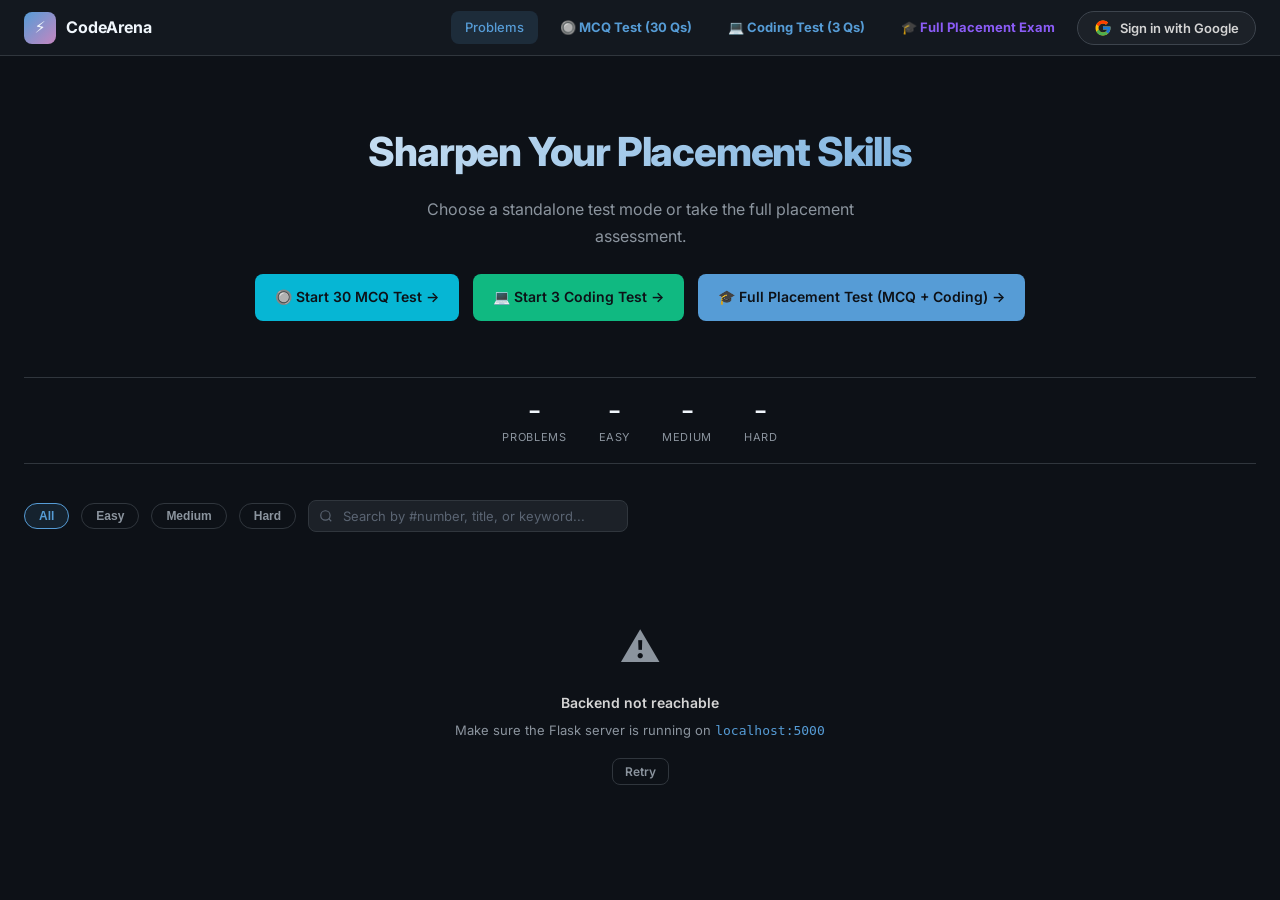
==== commit 7f301f24: "admin qn input fix" ====
--- a/frontend/admin.html
+++ b/frontend/admin.html
@@ -140,10 +140,27 @@
           </div>
           <div class="card-body" style="display:flex;flex-direction:column;gap:10px">
             <div style="font-size:12px;color:var(--text-secondary);margin-bottom:4px">
-              Enter option text and select the radio button next to the correct answer:
+              Enter option choices for standard questions and select the radio button next to the correct answer:
             </div>
             <div id="mcq-options-list" style="display:flex;flex-direction:column;gap:8px">
               <!-- Populated dynamically -->
+            </div>
+          </div>
+        </div>
+
+        <!-- MCQ Dynamic Variations Section (when {} placeholders are detected in description) -->
+        <div class="card mcq-field hidden" style="border:1px solid var(--accent);background:rgba(6, 182, 212, 0.03)">
+          <div class="card-header" style="display:flex;align-items:center;justify-content:space-between;color:var(--accent)">
+            ⚡ Variable Replacements & Answer Sets ({})
+            <button class="btn btn-primary btn-sm" id="btn-add-mcq-var-set">+ Add Variation Set</button>
+          </div>
+          <div class="card-body" style="display:flex;flex-direction:column;gap:10px">
+            <div style="font-size:12px;color:var(--text-secondary)">
+              Use <code>{}</code> in the description for numbers (e.g. <em>"Price increased by {}%. Ratio is {}:{}"</em>).<br/>
+              Add variation rows with values for each <code>{}</code> plus the <strong>Correct Answer</strong> & 3 <strong>Wrong Distractors</strong>:
+            </div>
+            <div id="mcq-variations-list" style="display:flex;flex-direction:column;gap:12px">
+              <!-- Populated by admin.js when {} placeholders exist -->
             </div>
           </div>
         </div>
